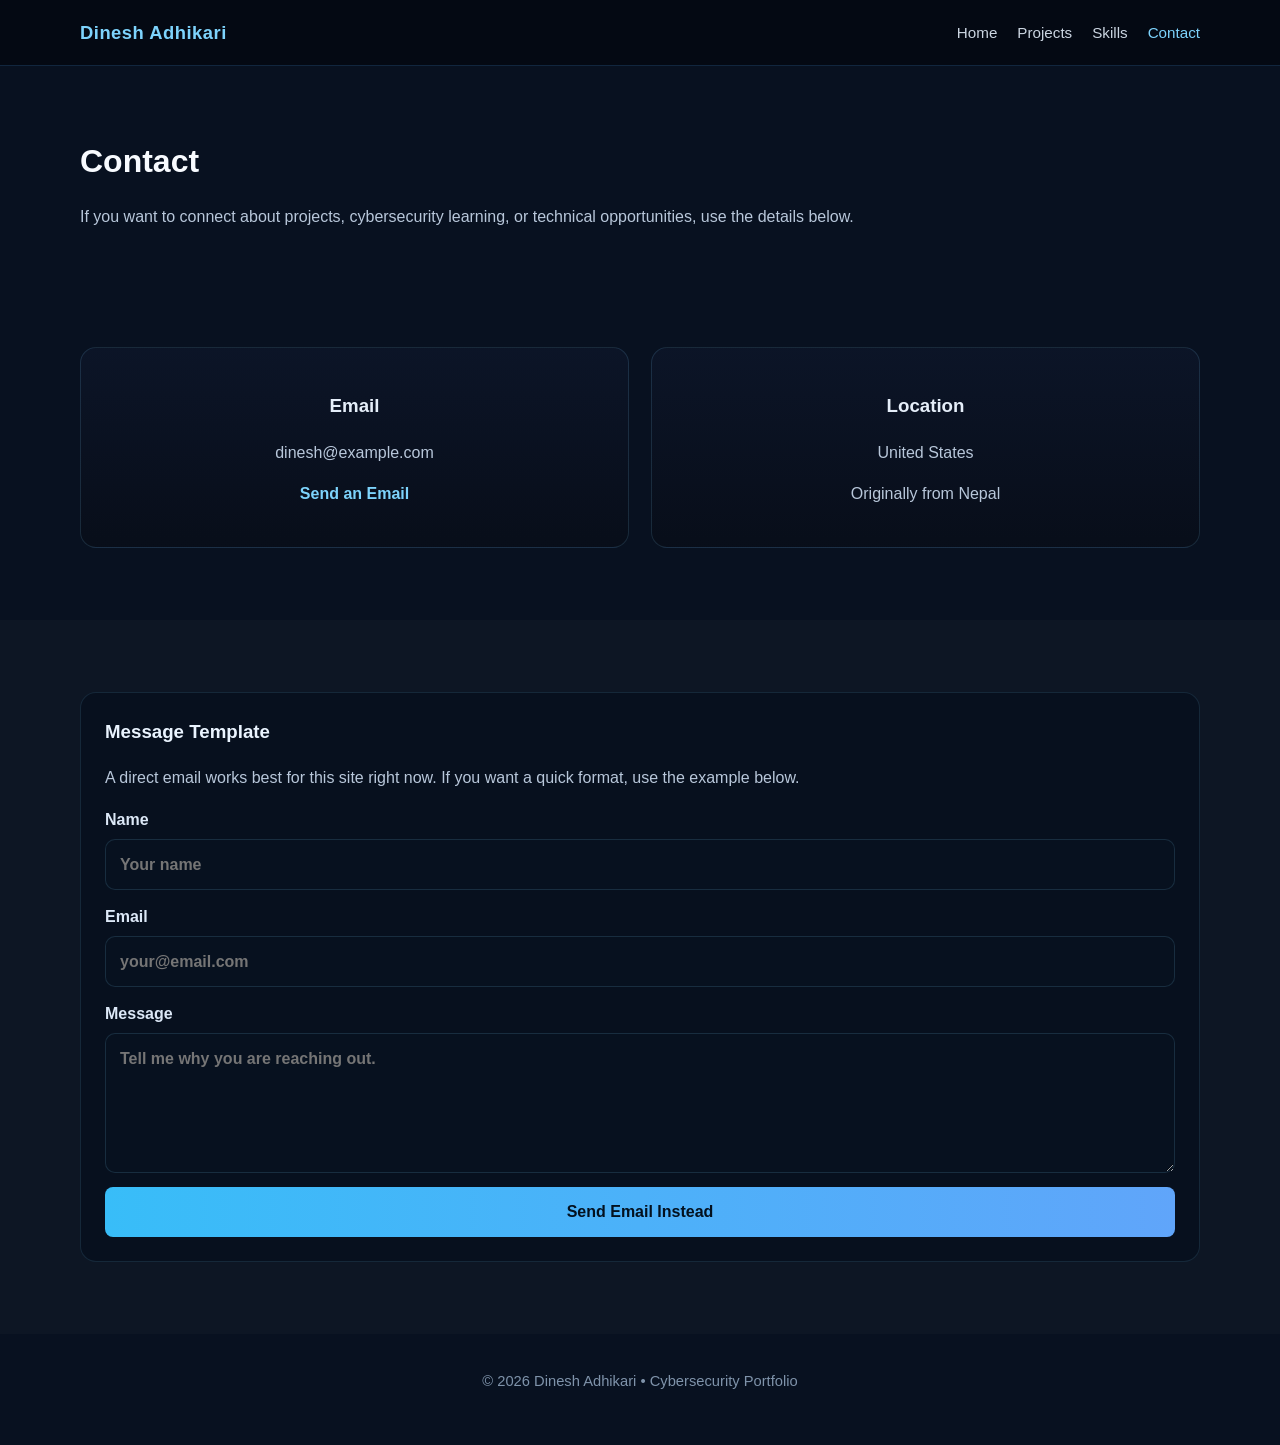
==== pages/contact.html @ 7315462c "changed the name of folders" ====
<!DOCTYPE html>
<html lang="en">
<head>
  <meta charset="UTF-8">
  <meta name="viewport" content="width=device-width, initial-scale=1.0">
  <title>Contact | Dinesh Adhikari</title>
  <meta name="description" content="Contact page for Dinesh Adhikari's cybersecurity portfolio.">
  <link rel="stylesheet" href="../style.css">
  <script src="../script.js" defer></script>
</head>
<body>
  <header class="site-header">
    <div class="container nav-wrap">
      <a href="../index.htm" class="logo">Dinesh Adhikari</a>
      <button class="menu-toggle" id="menuToggle" aria-label="Toggle navigation">☰</button>
      <nav class="site-nav" id="siteNav">
        <a href="../index.htm">Home</a>
        <a href="projects.html">Projects</a>
        <a href="skills.htm">Skills</a>
        <a href="contact.htm" class="active">Contact</a>
      </nav>
    </div>
  </header>

  <main>
    <section class="page-hero">
      <div class="container">
        <h1>Contact</h1>
        <p class="page-lead">
          If you want to connect about projects, cybersecurity learning, or technical opportunities, use the details below.
        </p>
      </div>
    </section>

    <section class="section">
      <div class="container contact-grid">
        <article class="contact-box">
          <h3>Email</h3>
          <p class="contact-text">dinesh@example.com</p>
          <a class="project-link" href="mailto:dinesh@example.com">Send an Email</a>
        </article>

        <article class="contact-box">
          <h3>Location</h3>
          <p class="contact-text">United States</p>
          <p class="contact-text">Originally from Nepal</p>
        </article>
      </div>
    </section>

    <section class="section alt-section">
      <div class="container">
        <article class="card form-card">
          <h3>Message Template</h3>
          <p class="contact-text">
            A direct email works best for this site right now. If you want a quick format, use the example below.
          </p>
          <form class="contact-form">
            <label>
              Name
              <input type="text" placeholder="Your name">
            </label>
            <label>
              Email
              <input type="email" placeholder="your@email.com">
            </label>
            <label>
              Message
              <textarea placeholder="Tell me why you are reaching out."></textarea>
            </label>
            <a class="btn btn-primary" href="mailto:dinesh@example.com">Send Email Instead</a>
          </form>
        </article>
      </div>
    </section>
  </main>

  <footer class="site-footer">
    <div class="container">
      <p>© 2026 Dinesh Adhikari • Cybersecurity Portfolio</p>
    </div>
  </footer>
</body>
</html>
---- style.css ----
* {
    box-sizing: border-box;
}

html {
    scroll-behavior: smooth;
}

body {
    margin: 0;
    font-family: Arial, sans-serif;
    background: #081120;
    color: #e5eef9;
    line-height: 1.6;
    overflow-x: hidden;
}

a {
    color: inherit;
    text-decoration: none;
}

img,
video {
    max-width: 100%;
    height: auto;
}

header.site-header {
    position: sticky;
    top: 0;
    z-index: 1000;
    background: rgba(5, 10, 20, 0.95);
    border-bottom: 1px solid rgba(79, 172, 254, 0.18);
    backdrop-filter: blur(10px);
}

.container {
    width: min(1120px, calc(100% - 40px));
    margin: 0 auto;
}

.nav-wrap {
    position: relative;
    display: flex;
    justify-content: space-between;
    align-items: center;
    padding: 18px 0;
    gap: 20px;
}

.logo {
    font-size: 1.15rem;
    font-weight: bold;
    letter-spacing: 0.5px;
    color: #7dd3fc;
}

.site-nav {
    display: flex;
    gap: 20px;
    flex-wrap: wrap;
}

.site-nav a {
    font-size: 0.95rem;
    color: #cbd5e1;
    transition: 0.2s ease;
}

.site-nav a:hover,
.site-nav a.active {
    color: #7dd3fc;
}

.menu-toggle {
    display: none;
    border: 1px solid rgba(125, 211, 252, 0.2);
    background: transparent;
    color: #e7eef8;
    padding: 8px 12px;
    border-radius: 8px;
    cursor: pointer;
}

.hero {
    min-height: 92vh;
    display: grid;
    align-items: center;
    padding: 70px 0;
    background:
        radial-gradient(circle at top right, rgba(56, 189, 248, 0.16), transparent 28%),
        radial-gradient(circle at left center, rgba(59, 130, 246, 0.12), transparent 30%),
        linear-gradient(180deg, #081120 0%, #0b1730 100%);
}

.hero-grid {
    display: grid;
    grid-template-columns: 1.2fr 0.8fr;
    gap: 32px;
    align-items: center;
}

.eyebrow {
    color: #7dd3fc;
    font-weight: bold;
    margin-bottom: 12px;
}

.hero h1 {
    margin: 0 0 14px;
    font-size: clamp(2.3rem, 5vw, 3.2rem);
    line-height: 1.1;
}

.highlight {
    color: #7dd3fc;
}

.lead,
.section-intro,
.page-lead,
.card p,
.card li,
.contact-text {
    color: #b8c7da;
}

.badge-row {
    display: flex;
    flex-wrap: wrap;
    gap: 10px;
    margin: 24px 0 28px;
}

.badge {
    padding: 8px 14px;
    border: 1px solid rgba(125, 211, 252, 0.25);
    border-radius: 999px;
    background: rgba(14, 23, 40, 0.95);
    color: #dbeafe;
    font-size: 0.88rem;
}

.button-row,
.hero-actions {
    display: flex;
    flex-wrap: wrap;
    gap: 14px;
}

.btn {
    display: inline-block;
    padding: 12px 20px;
    border-radius: 8px;
    font-weight: bold;
    transition: 0.2s ease;
    text-align: center;
}

.btn-primary {
    background: linear-gradient(90deg, #38bdf8, #60a5fa);
    color: #03111f;
}

.btn-primary:hover {
    transform: translateY(-1px);
}

.btn-secondary {
    border: 1px solid rgba(125, 211, 252, 0.3);
    color: #dbeafe;
    background: transparent;
}

.panel,
.card,
.contact-box,
.form-card {
    background: rgba(8, 16, 31, 0.95);
    border: 1px solid rgba(125, 211, 252, 0.12);
    border-radius: 16px;
    padding: 24px;
}

.terminal-panel {
    background: rgba(7, 15, 28, 0.9);
    border: 1px solid rgba(96, 165, 250, 0.18);
    box-shadow: 0 10px 40px rgba(0, 0, 0, 0.3);
}

.panel-title {
    color: #7dd3fc;
    font-weight: bold;
    margin-bottom: 14px;
    font-size: 0.95rem;
}

.terminal-box {
    background: #020817;
    border-radius: 12px;
    padding: 18px;
    font-family: "Courier New", monospace;
    font-size: 0.92rem;
    color: #c9e7ff;
    overflow-x: auto;
}

.terminal-box div {
    margin-bottom: 8px;
    white-space: nowrap;
}

.section {
    padding: 72px 0;
}

.alt-section {
    background: rgba(255, 255, 255, 0.02);
}

h2.section-title,
.section h2,
.page-hero h1 {
    margin: 0 0 12px;
    font-size: clamp(1.75rem, 4vw, 2rem);
    color: #f8fbff;
}

.grid {
    display: grid;
    gap: 22px;
}

.two-col {
    grid-template-columns: 1.1fr 0.9fr;
}

.three-col {
    grid-template-columns: repeat(auto-fit, minmax(240px, 1fr));
}

.card h3,
.card h4 {
    margin-top: 0;
    color: #eaf4ff;
}

.card ul,
.contact-list,
.skills-list {
    margin: 14px 0 0;
    padding-left: 18px;
}

.page-hero {
    padding: 70px 0 30px;
}

pre {
    margin: 0;
    padding: 14px 16px;
    border-radius: 12px;
    background: #020817;
    color: #c9e7ff;
    overflow-x: auto;
    white-space: pre-wrap;
    word-break: break-word;
}

.tag-row,
.project-tag-wrap {
    display: flex;
    flex-wrap: wrap;
    gap: 8px;
    margin: 14px 0 16px;
}

.tag,
.project-tag {
    font-size: 0.78rem;
    padding: 6px 10px;
    border-radius: 999px;
    background: rgba(56, 189, 248, 0.12);
    border: 1px solid rgba(56, 189, 248, 0.2);
    color: #d6efff;
}

.project-link {
    color: #7dd3fc;
    font-weight: bold;
}

.contact-grid {
    display: grid;
    grid-template-columns: 1fr 1fr;
    gap: 22px;
}

.contact-box {
    text-align: center;
    background: linear-gradient(180deg, rgba(12, 21, 40, 0.98), rgba(8, 14, 26, 0.98));
    border: 1px solid rgba(125, 211, 252, 0.14);
}

.contact-form {
    display: grid;
    gap: 14px;
}

.contact-form label {
    display: grid;
    gap: 6px;
    color: #dce8f7;
    font-weight: 600;
}

.contact-form input,
.contact-form textarea {
    width: 100%;
    border: 1px solid rgba(125, 211, 252, 0.14);
    border-radius: 10px;
    background: #07111f;
    color: #e7eef8;
    padding: 12px 14px;
    font: inherit;
}

.contact-form textarea {
    min-height: 140px;
    resize: vertical;
}

.site-footer {
    padding: 22px 0 36px;
    text-align: center;
    color: #7f93aa;
    font-size: 0.92rem;
}

@media (max-width: 900px) {
    .hero-grid,
    .two-col,
    .contact-grid {
        grid-template-columns: 1fr;
    }

    .hero {
        min-height: auto;
        padding: 48px 0 56px;
    }

    .hero-grid {
        gap: 24px;
    }
}

@media (max-width: 720px) {
    .container {
        width: min(1120px, calc(100% - 28px));
    }

    .nav-wrap {
        padding: 14px 0;
    }

    .menu-toggle {
        display: inline-block;
        margin-left: auto;
    }

    .site-nav {
        position: absolute;
        top: calc(100% + 8px);
        left: 0;
        right: 0;
        display: none;
        flex-direction: column;
        align-items: flex-start;
        gap: 6px;
        padding: 14px;
        background: #081120;
        border: 1px solid rgba(125, 211, 252, 0.12);
        border-radius: 14px;
        box-shadow: 0 18px 40px rgba(0, 0, 0, 0.28);
    }

    .site-nav.show {
        display: flex;
    }

    .site-nav a {
        width: 100%;
        padding: 10px 0;
    }
}

@media (max-width: 640px) {
    .section,
    .page-hero {
        padding: 56px 0 24px;
    }

    .panel,
    .card,
    .contact-box,
    .form-card {
        padding: 18px;
    }

    .hero {
        padding: 36px 0 48px;
    }

    .eyebrow {
        font-size: 0.92rem;
    }

    .lead,
    .section-intro,
    .page-lead {
        font-size: 0.98rem;
    }

    .badge-row {
        gap: 8px;
        margin: 20px 0 24px;
    }

    .badge {
        padding: 7px 12px;
        font-size: 0.82rem;
    }

    .button-row,
    .hero-actions {
        flex-direction: column;
    }

    .btn {
        width: 100%;
    }

    .terminal-box {
        padding: 14px;
        font-size: 0.85rem;
    }

    .terminal-box div {
        white-space: normal;
        overflow-wrap: anywhere;
    }
}

@media (max-width: 420px) {
    .logo {
        font-size: 1rem;
    }

    .hero h1 {
        font-size: 1.9rem;
    }

    h2.section-title,
    .section h2,
    .page-hero h1 {
        font-size: 1.55rem;
    }
}
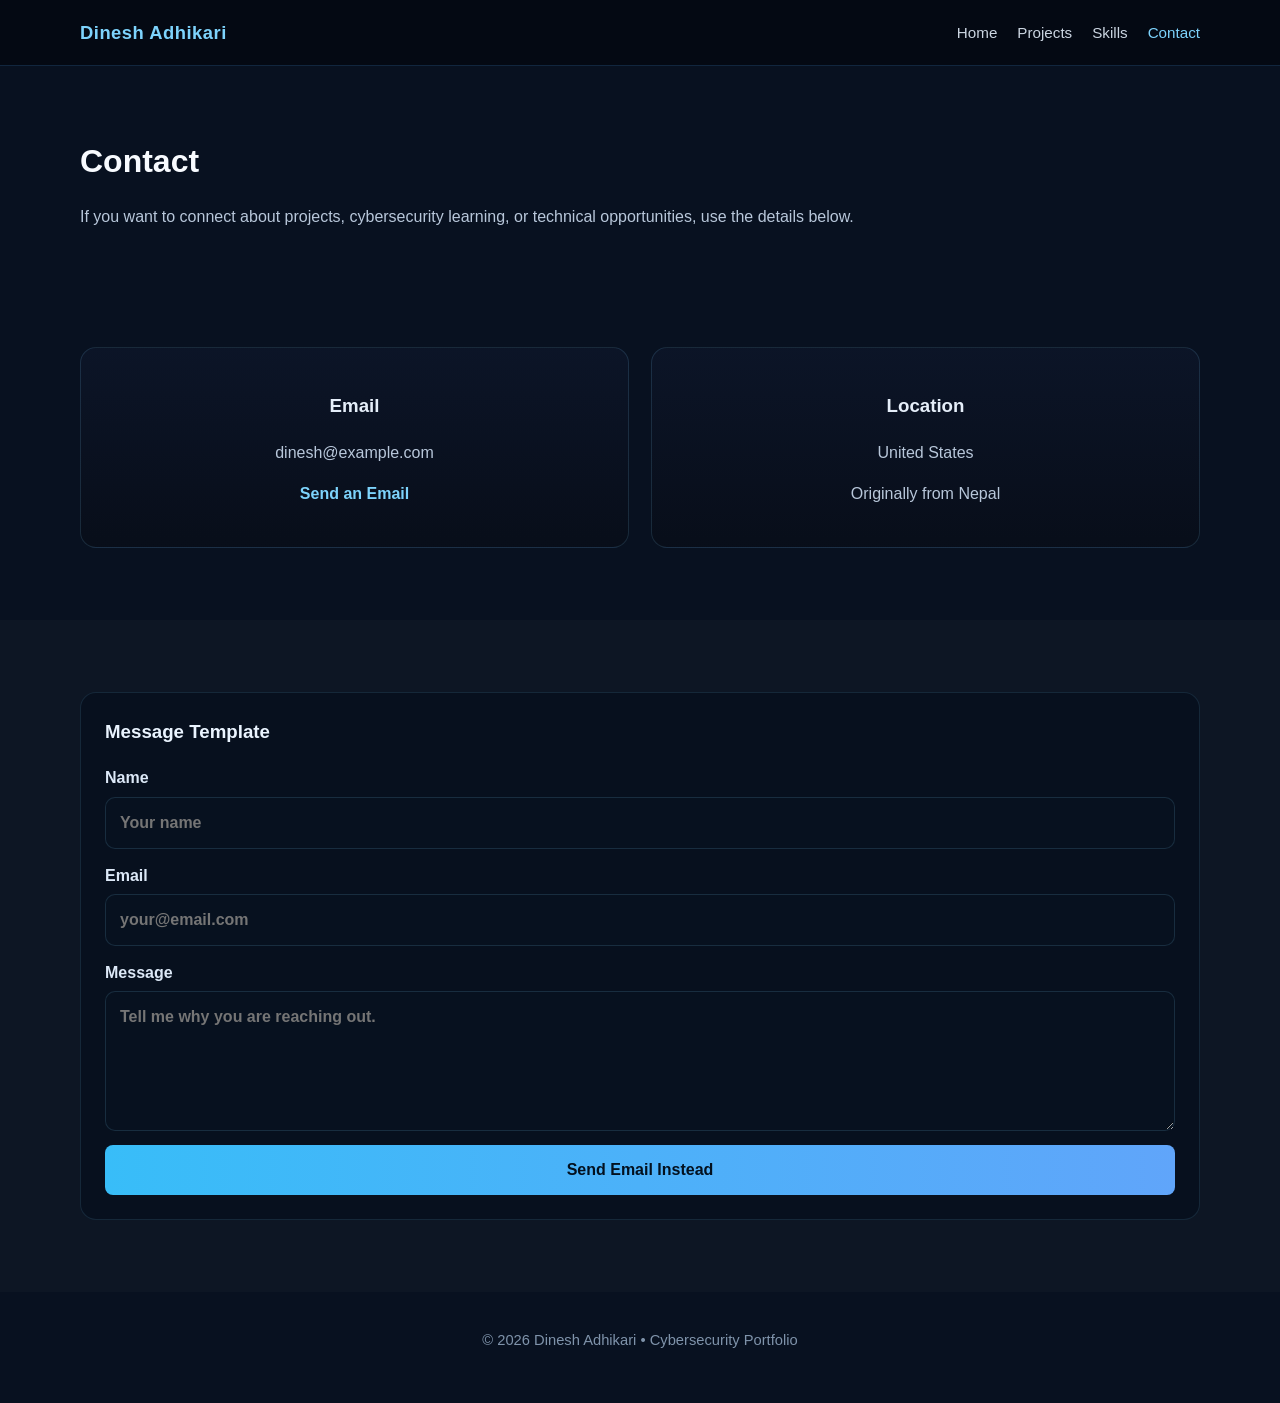
==== commit b1845741: "fixed the issue with mai l forwarding" ====
--- a/pages/contact.html
+++ b/pages/contact.html
@@ -11,13 +11,13 @@
 <body>
   <header class="site-header">
     <div class="container nav-wrap">
-      <a href="../index.htm" class="logo">Dinesh Adhikari</a>
+      <a href="../index.html" class="logo">Dinesh Adhikari</a>
       <button class="menu-toggle" id="menuToggle" aria-label="Toggle navigation">☰</button>
       <nav class="site-nav" id="siteNav">
-        <a href="../index.htm">Home</a>
+        <a href="../index.html">Home</a>
         <a href="projects.html">Projects</a>
-        <a href="skills.htm">Skills</a>
-        <a href="contact.htm" class="active">Contact</a>
+        <a href="skills.html">Skills</a>
+        <a href="contact.html" class="active">Contact</a>
       </nav>
     </div>
   </header>
@@ -37,7 +37,7 @@
         <article class="contact-box">
           <h3>Email</h3>
           <p class="contact-text">dinesh@example.com</p>
-          <a class="project-link" href="mailto:dinesh@example.com">Send an Email</a>
+          <a class="project-link" href="mailto:adhdinesh8@gmail.com">Send an Email</a>
         </article>
 
         <article class="contact-box">
@@ -53,7 +53,7 @@
         <article class="card form-card">
           <h3>Message Template</h3>
           <p class="contact-text">
-            A direct email works best for this site right now. If you want a quick format, use the example below.
+            <!-- A direct email works best for this site right now. If you want a quick format, use the example below. -->
           </p>
           <form class="contact-form">
             <label>
@@ -68,7 +68,7 @@
               Message
               <textarea placeholder="Tell me why you are reaching out."></textarea>
             </label>
-            <a class="btn btn-primary" href="mailto:dinesh@example.com">Send Email Instead</a>
+            <a class="btn btn-primary" href="mailto:adhdinesh8@gmail.com">Send Email Instead</a>
           </form>
         </article>
       </div>
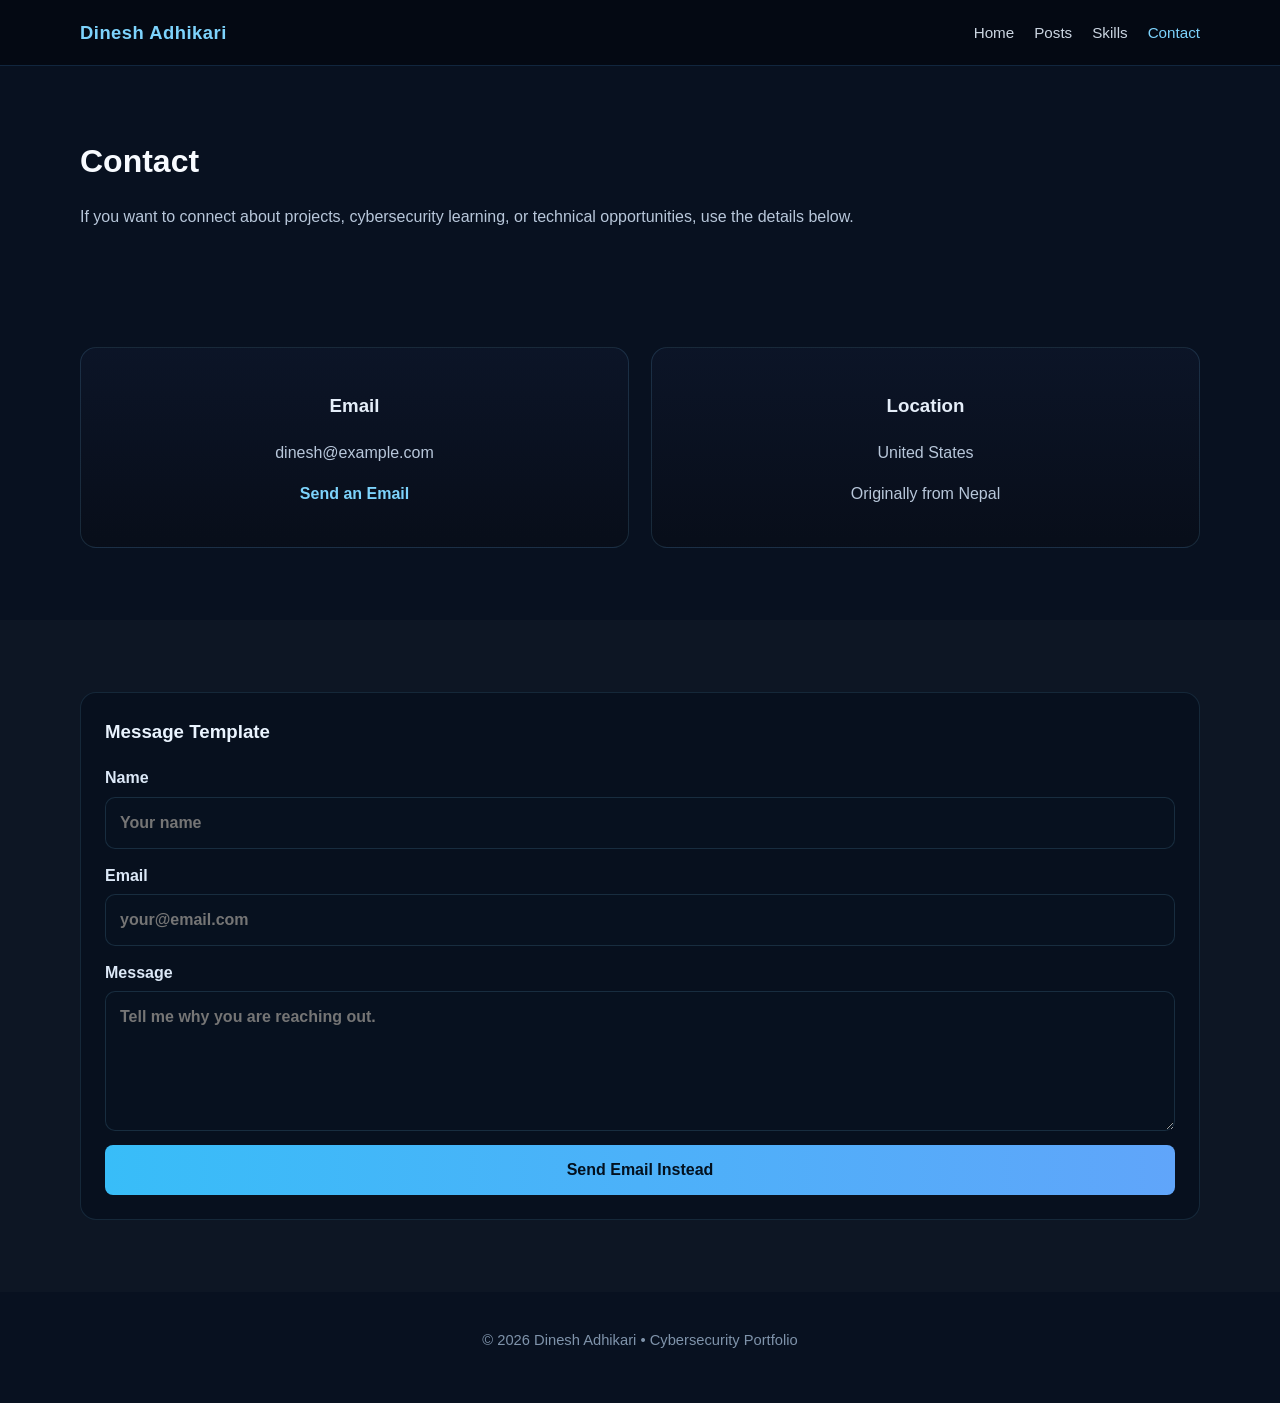
==== commit b908f0e7: "addded post pages with its aligned js" ====
--- a/pages/contact.html
+++ b/pages/contact.html
@@ -15,7 +15,7 @@
       <button class="menu-toggle" id="menuToggle" aria-label="Toggle navigation">☰</button>
       <nav class="site-nav" id="siteNav">
         <a href="../index.html">Home</a>
-        <a href="projects.html">Projects</a>
+        <a href="projects.html">Posts</a>
         <a href="skills.html">Skills</a>
         <a href="contact.html" class="active">Contact</a>
       </nav>
--- a/style.css
+++ b/style.css
@@ -291,6 +291,90 @@
     font-weight: bold;
 }
 
+.posts-toolbar {
+    display: flex;
+    justify-content: space-between;
+    align-items: end;
+    gap: 20px;
+    margin-bottom: 22px;
+}
+
+.posts-toolbar-controls {
+    display: grid;
+    gap: 8px;
+    min-width: 180px;
+}
+
+.posts-toolbar-controls label,
+.post-count,
+.post-meta,
+.post-detail-meta {
+    color: #9db0c8;
+    font-size: 0.9rem;
+}
+
+.post-filter {
+    width: 100%;
+    border: 1px solid rgba(125, 211, 252, 0.14);
+    border-radius: 10px;
+    background: #07111f;
+    color: #e7eef8;
+    padding: 12px 14px;
+    font: inherit;
+}
+
+.post-grid {
+    align-items: stretch;
+}
+
+.post-card {
+    display: grid;
+    gap: 14px;
+}
+
+.post-card-top,
+.post-detail-meta {
+    display: flex;
+    flex-wrap: wrap;
+    gap: 10px;
+    align-items: center;
+}
+
+.post-type-badge,
+.post-tag {
+    font-size: 0.78rem;
+    padding: 6px 10px;
+    border-radius: 999px;
+    background: rgba(56, 189, 248, 0.12);
+    border: 1px solid rgba(56, 189, 248, 0.2);
+    color: #d6efff;
+}
+
+.post-card h3 {
+    margin-bottom: 0;
+}
+
+.post-layout {
+    display: grid;
+    gap: 22px;
+}
+
+.post-section-card h2 {
+    margin-top: 0;
+    margin-bottom: 12px;
+    font-size: 1.2rem;
+}
+
+.post-section-list {
+    margin: 0;
+    padding-left: 18px;
+    color: #b8c7da;
+}
+
+.empty-state {
+    text-align: center;
+}
+
 .contact-grid {
     display: grid;
     grid-template-columns: 1fr 1fr;
@@ -352,6 +436,11 @@
 
     .hero-grid {
         gap: 24px;
+    }
+
+    .posts-toolbar {
+        display: grid;
+        align-items: start;
     }
 }
 
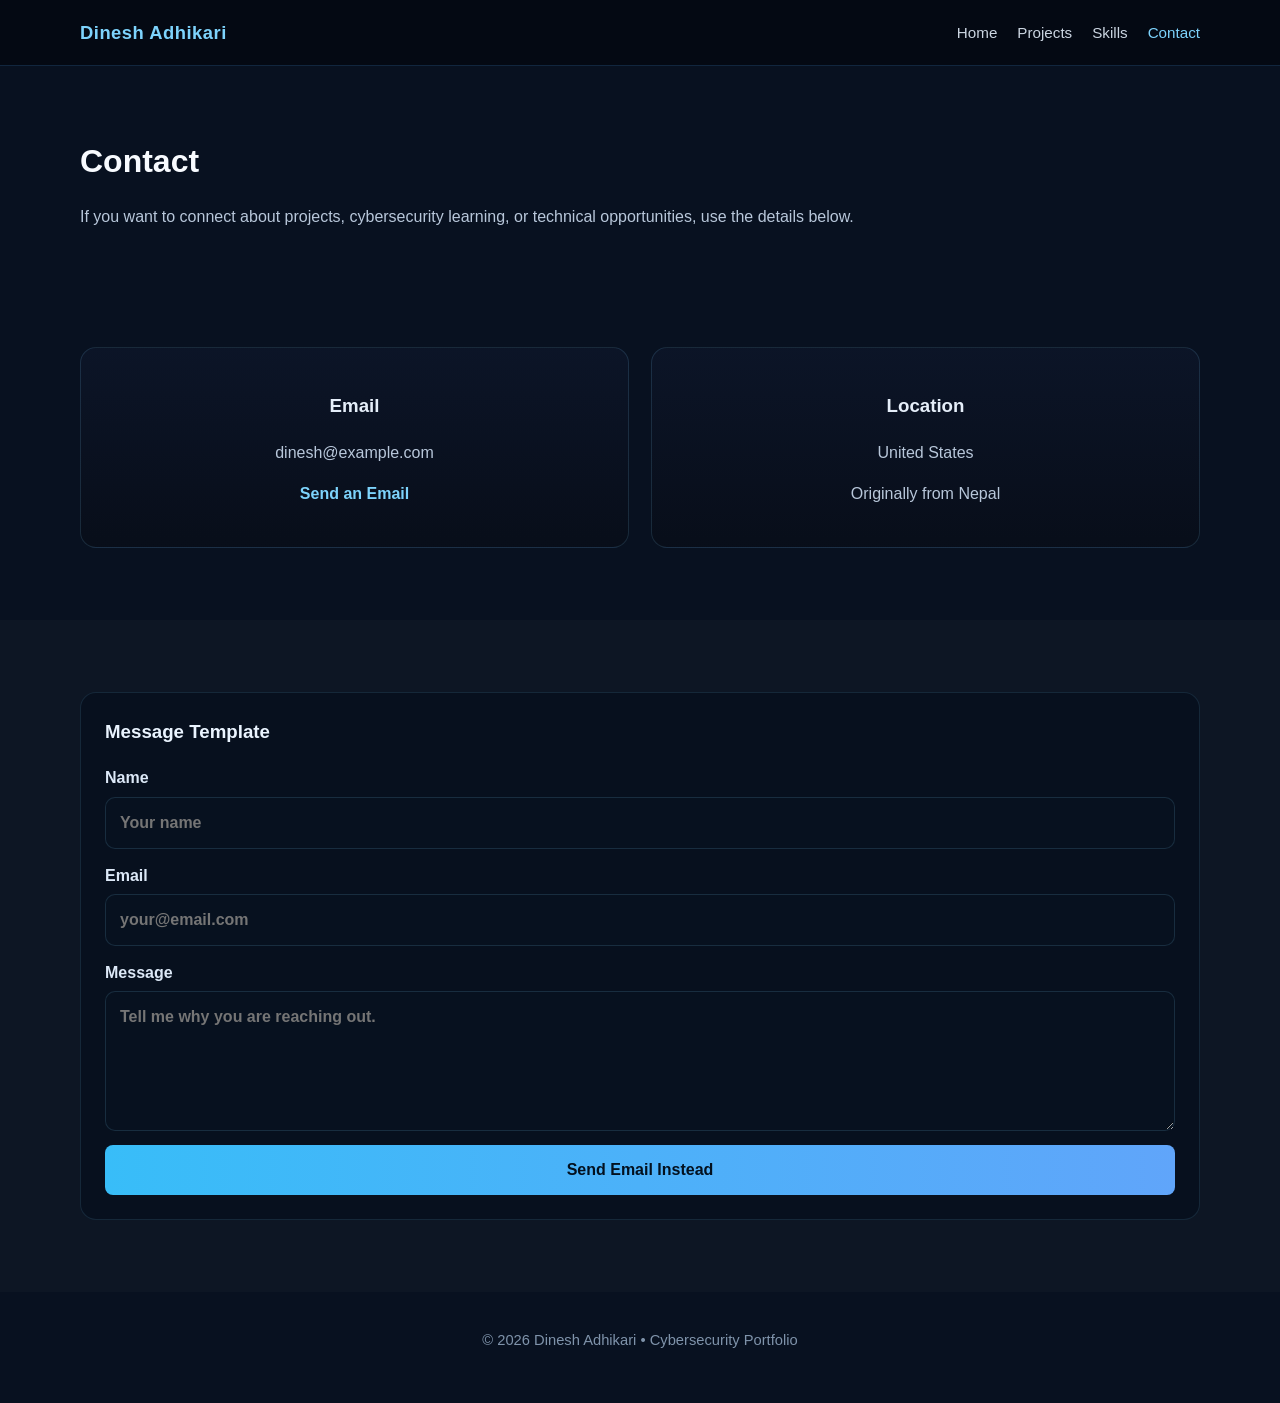
==== commit 79976559: "removed everything that contained post" ====
--- a/pages/contact.html
+++ b/pages/contact.html
@@ -15,7 +15,7 @@
       <button class="menu-toggle" id="menuToggle" aria-label="Toggle navigation">☰</button>
       <nav class="site-nav" id="siteNav">
         <a href="../index.html">Home</a>
-        <a href="projects.html">Posts</a>
+        <a href="projects.html">Projects</a>
         <a href="skills.html">Skills</a>
         <a href="contact.html" class="active">Contact</a>
       </nav>
--- a/style.css
+++ b/style.css
@@ -291,90 +291,6 @@
     font-weight: bold;
 }
 
-.posts-toolbar {
-    display: flex;
-    justify-content: space-between;
-    align-items: end;
-    gap: 20px;
-    margin-bottom: 22px;
-}
-
-.posts-toolbar-controls {
-    display: grid;
-    gap: 8px;
-    min-width: 180px;
-}
-
-.posts-toolbar-controls label,
-.post-count,
-.post-meta,
-.post-detail-meta {
-    color: #9db0c8;
-    font-size: 0.9rem;
-}
-
-.post-filter {
-    width: 100%;
-    border: 1px solid rgba(125, 211, 252, 0.14);
-    border-radius: 10px;
-    background: #07111f;
-    color: #e7eef8;
-    padding: 12px 14px;
-    font: inherit;
-}
-
-.post-grid {
-    align-items: stretch;
-}
-
-.post-card {
-    display: grid;
-    gap: 14px;
-}
-
-.post-card-top,
-.post-detail-meta {
-    display: flex;
-    flex-wrap: wrap;
-    gap: 10px;
-    align-items: center;
-}
-
-.post-type-badge,
-.post-tag {
-    font-size: 0.78rem;
-    padding: 6px 10px;
-    border-radius: 999px;
-    background: rgba(56, 189, 248, 0.12);
-    border: 1px solid rgba(56, 189, 248, 0.2);
-    color: #d6efff;
-}
-
-.post-card h3 {
-    margin-bottom: 0;
-}
-
-.post-layout {
-    display: grid;
-    gap: 22px;
-}
-
-.post-section-card h2 {
-    margin-top: 0;
-    margin-bottom: 12px;
-    font-size: 1.2rem;
-}
-
-.post-section-list {
-    margin: 0;
-    padding-left: 18px;
-    color: #b8c7da;
-}
-
-.empty-state {
-    text-align: center;
-}
-
 .contact-grid {
     display: grid;
     grid-template-columns: 1fr 1fr;
@@ -438,10 +354,6 @@
         gap: 24px;
     }
 
-    .posts-toolbar {
-        display: grid;
-        align-items: start;
-    }
 }
 
 @media (max-width: 720px) {
